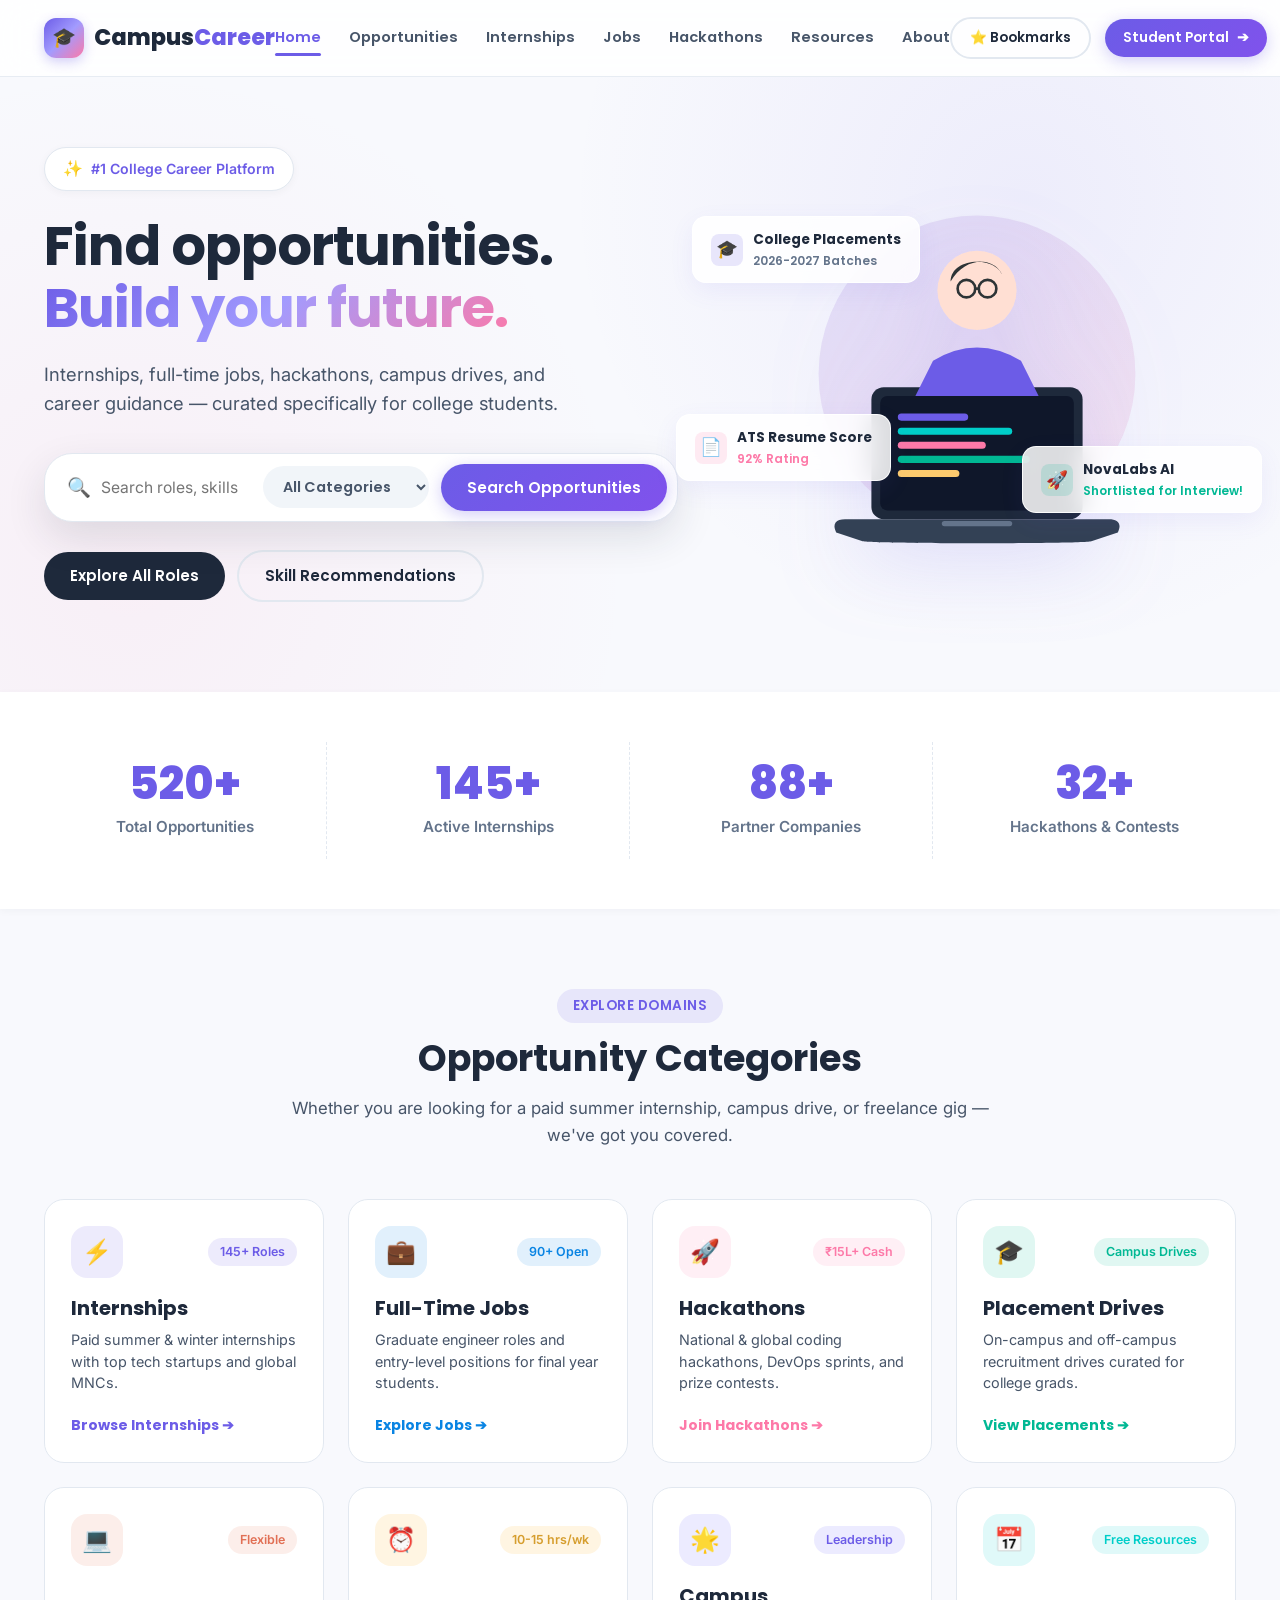
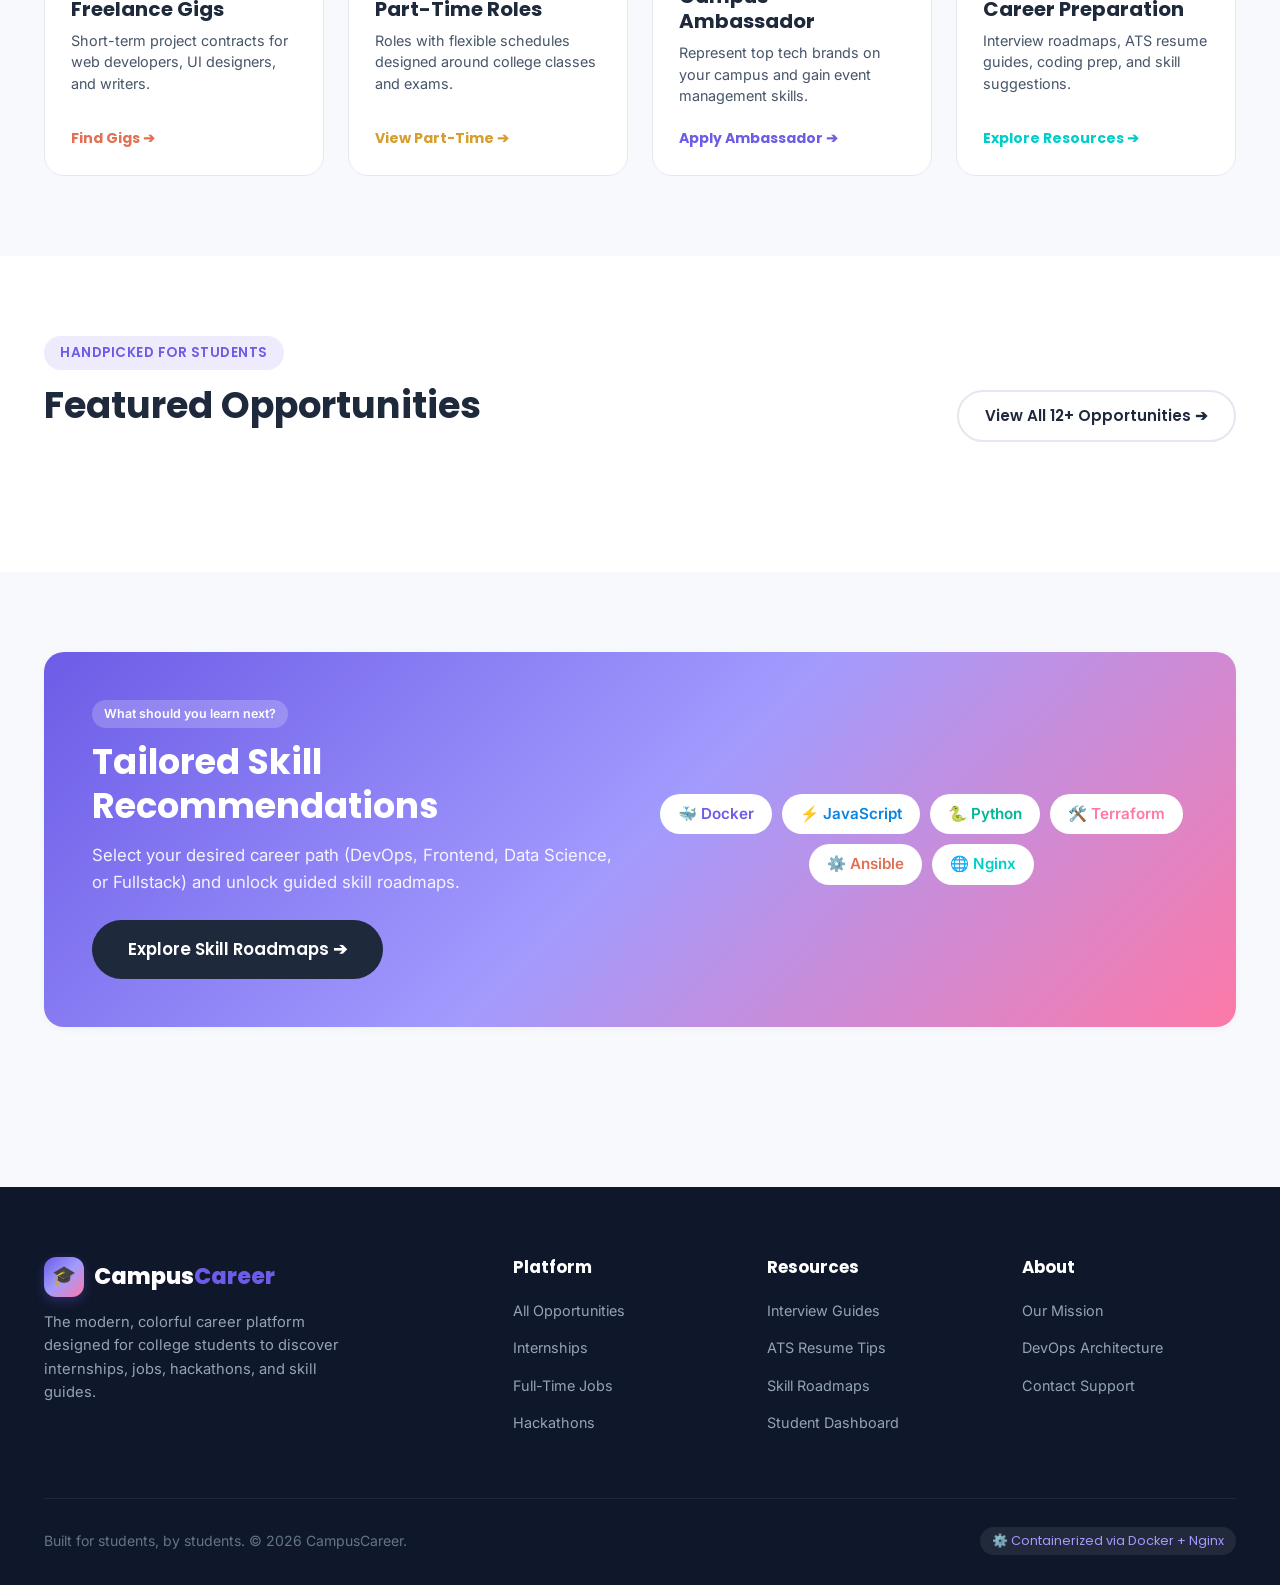
==== index.html @ cc0cad20 "Initial commit - CampusCareer static website" ====
<!DOCTYPE html>
<html lang="en">
<head>
  <meta charset="UTF-8">
  <meta name="viewport" content="width=device-width, initial-scale=1.0">
  <title>CampusCareer | Student Internships, Jobs, Hackathons & Career Resources</title>
  <meta name="description" content="CampusCareer is the ultimate modern career platform for college students. Discover internships, jobs, hackathons, and career guidance.">

  <!-- Google Fonts -->
  <link rel="preconnect" href="https://fonts.googleapis.com">
  <link rel="preconnect" href="https://fonts.gstatic.com" crossorigin>
  <link href="https://fonts.googleapis.com/css2?family=Inter:wght@400;500;600;700&family=Poppins:wght@500;600;700;800&display=swap" rel="stylesheet">

  <!-- Stylesheets -->
  <link rel="stylesheet" href="css/style.css">
  <link rel="stylesheet" href="css/responsive.css">
  <link rel="stylesheet" href="css/animations.css">
</head>
<body>

  <!-- Header / Navbar -->
  <header class="navbar">
    <div class="container nav-container">
      <a href="index.html" class="brand-logo" aria-label="CampusCareer Homepage">
        <div class="brand-logo-icon">🎓</div>
        <span>Campus<span class="brand-highlight">Career</span></span>
      </a>

      <nav class="nav-menu" id="navMenu" aria-label="Main Navigation">
        <a href="index.html" class="nav-link active">Home</a>
        <a href="opportunities.html" class="nav-link">Opportunities</a>
        <a href="opportunities.html?category=internships" class="nav-link">Internships</a>
        <a href="opportunities.html?category=jobs" class="nav-link">Jobs</a>
        <a href="opportunities.html?category=hackathons" class="nav-link">Hackathons</a>
        <a href="resources.html" class="nav-link">Resources</a>
        <a href="about.html" class="nav-link">About</a>
      </nav>

      <div class="nav-actions">
        <a href="opportunities.html?saved=true" class="btn btn-outline btn-sm" aria-label="Saved Bookmarks">
          ⭐ Bookmarks <span class="saved-count-badge" id="savedCountBadge" style="display:none;">0</span>
        </a>
        <a href="dashboard.html" class="btn btn-primary btn-sm">
          <span>Student Portal</span> ➔
        </a>
        <button class="nav-toggle" id="navToggle" aria-label="Toggle Navigation Menu" aria-expanded="false">
          <span></span>
          <span></span>
          <span></span>
        </button>
      </div>
    </div>
  </header>

  <main>
    <!-- Hero Section -->
    <section class="hero-section">
      <div class="container">
        <div class="hero-grid">
          <div class="hero-content">
            <div class="hero-badge">
              <span class="hero-badge-sparkle">✨</span> #1 College Career Platform
            </div>

            <h1 class="hero-title">
              Find opportunities.<br>
              <span class="gradient-text">Build your future.</span>
            </h1>

            <p class="hero-subtext">
              Internships, full-time jobs, hackathons, campus drives, and career guidance — curated specifically for college students.
            </p>

            <!-- Search Box -->
            <form action="opportunities.html" method="GET" class="hero-search-box" role="search">
              <div class="search-input-wrapper">
                <span class="search-icon">🔍</span>
                <input type="text" name="search" class="hero-search-input" placeholder="Search roles, skills, or companies (e.g. Python, Docker, Frontend)..." aria-label="Search opportunities">
              </div>

              <select name="category" class="search-select" aria-label="Select opportunity category">
                <option value="all">All Categories</option>
                <option value="internships">Internships</option>
                <option value="jobs">Full-Time Jobs</option>
                <option value="hackathons">Hackathons</option>
                <option value="freelancing">Freelance Gigs</option>
              </select>

              <button type="submit" class="btn btn-primary">
                Search Opportunities
              </button>
            </form>

            <div style="display: flex; gap: 12px; align-items: center; flex-wrap: wrap;">
              <a href="opportunities.html" class="btn btn-secondary">Explore All Roles</a>
              <a href="resources.html" class="btn btn-outline">Skill Recommendations</a>
            </div>
          </div>

          <!-- Hero Illustration with Floating Widgets -->
          <div class="hero-visual-wrapper">
            <!-- Floating Widget 1: Grad Cap -->
            <div class="floating-element float-1">
              <div class="float-icon" style="background: rgba(108, 92, 231, 0.15); color: #6C5CE7;">🎓</div>
              <div>
                <div style="font-weight:700;">College Placements</div>
                <div style="font-size:0.75rem; color:var(--text-muted);">2026-2027 Batches</div>
              </div>
            </div>

            <!-- Floating Widget 2: Notification -->
            <div class="floating-element float-2">
              <div class="float-icon" style="background: rgba(0, 184, 148, 0.15); color: #00B894;">🚀</div>
              <div>
                <div style="font-weight:700;">NovaLabs AI</div>
                <div style="font-size:0.75rem; color:var(--accent-green);">Shortlisted for Interview!</div>
              </div>
            </div>

            <!-- Floating Widget 3: Resume Badge -->
            <div class="floating-element float-3">
              <div class="float-icon" style="background: rgba(253, 121, 168, 0.15); color: #FD79A8;">📄</div>
              <div>
                <div style="font-weight:700;">ATS Resume Score</div>
                <div style="font-size:0.75rem; color:var(--accent-pink);">92% Rating</div>
              </div>
            </div>

            <!-- Main SVG Student Illustration -->
            <svg class="hero-main-illustration" viewBox="0 0 500 450" fill="none" xmlns="http://www.w3.org/2000/svg" role="img" aria-label="Student working on laptop for career growth">
              <!-- Backdrop Decorative Circle -->
              <circle cx="250" cy="225" r="180" fill="url(#heroGrad)" opacity="0.15"/>
              
              <!-- Laptop -->
              <rect x="130" y="240" width="240" height="150" rx="14" fill="#1E293B"/>
              <rect x="140" y="250" width="220" height="130" rx="8" fill="#0F172A"/>
              <!-- Code Lines on Screen -->
              <rect x="160" y="270" width="80" height="8" rx="4" fill="#6C5CE7"/>
              <rect x="160" y="286" width="130" height="8" rx="4" fill="#00CEC9"/>
              <rect x="160" y="302" width="100" height="8" rx="4" fill="#FD79A8"/>
              <rect x="160" y="318" width="150" height="8" rx="4" fill="#00B894"/>
              <rect x="160" y="334" width="70" height="8" rx="4" fill="#FDCB6E"/>
              
              <!-- Laptop Base -->
              <path d="M100 390 L400 390 C410 390 415 395 410 405 L380 415 C375 418 125 418 120 415 L90 405 C85 395 90 390 100 390 Z" fill="#334155"/>
              <rect x="210" y="392" width="80" height="6" rx="3" fill="#64748B"/>

              <!-- Student Figure -->
              <circle cx="250" cy="130" r="45" fill="#FFDFD3"/> <!-- Head -->
              <path d="M220 120 C220 90 280 90 280 120 C280 95 240 85 220 120 Z" fill="#2D3436"/> <!-- Hair -->
              <path d="M200 210 Q250 180 300 210 L320 250 L180 250 Z" fill="#6C5CE7"/> <!-- Jacket -->
              <!-- Glasses -->
              <circle cx="238" cy="128" r="10" stroke="#2D3436" stroke-width="3" fill="none"/>
              <circle cx="262" cy="128" r="10" stroke="#2D3436" stroke-width="3" fill="none"/>
              <line x1="248" y1="128" x2="252" y2="128" stroke="#2D3436" stroke-width="3"/>
              
              <defs>
                <linearGradient id="heroGrad" x1="0" y1="0" x2="500" y2="450" gradientUnits="userSpaceOnUse">
                  <stop stop-color="#6C5CE7"/>
                  <stop offset="1" stop-color="#FD79A8"/>
                </linearGradient>
              </defs>
            </svg>
          </div>
        </div>
      </div>
    </section>

    <!-- Animated Statistics Section -->
    <section class="stats-section">
      <div class="container">
        <div class="stats-grid">
          <div class="stat-item">
            <div class="stat-number" data-target="520">0</div>
            <div class="stat-label">Total Opportunities</div>
          </div>
          <div class="stat-item">
            <div class="stat-number" data-target="145">0</div>
            <div class="stat-label">Active Internships</div>
          </div>
          <div class="stat-item">
            <div class="stat-number" data-target="88">0</div>
            <div class="stat-label">Partner Companies</div>
          </div>
          <div class="stat-item">
            <div class="stat-number" data-target="32">0</div>
            <div class="stat-label">Hackathons & Contests</div>
          </div>
        </div>
      </div>
    </section>

    <!-- Opportunity Categories Section -->
    <section class="section">
      <div class="container">
        <div class="section-header">
          <span class="section-tag">Explore Domains</span>
          <h2 class="section-title">Opportunity Categories</h2>
          <p class="section-subtitle">Whether you are looking for a paid summer internship, campus drive, or freelance gig — we've got you covered.</p>
        </div>

        <div class="grid-4" id="categoriesContainer">
          <!-- Dynamic cards rendered or static fallback -->
          <a href="opportunities.html?category=internships" class="category-card reveal-on-scroll">
            <div class="category-card-top">
              <div class="category-icon-box" style="background: rgba(108, 92, 231, 0.12); color: #6C5CE7;">⚡</div>
              <span class="badge badge-type">145+ Roles</span>
            </div>
            <div>
              <h3 class="category-title">Internships</h3>
              <p class="category-desc">Paid summer & winter internships with top tech startups and global MNCs.</p>
            </div>
            <div class="category-link-text" style="color: #6C5CE7;">Browse Internships ➔</div>
          </a>

          <a href="opportunities.html?category=jobs" class="category-card reveal-on-scroll">
            <div class="category-card-top">
              <div class="category-icon-box" style="background: rgba(9, 132, 227, 0.12); color: #0984E3;">💼</div>
              <span class="badge" style="background: rgba(9, 132, 227, 0.12); color: #0984E3;">90+ Open</span>
            </div>
            <div>
              <h3 class="category-title">Full-Time Jobs</h3>
              <p class="category-desc">Graduate engineer roles and entry-level positions for final year students.</p>
            </div>
            <div class="category-link-text" style="color: #0984E3;">Explore Jobs ➔</div>
          </a>

          <a href="opportunities.html?category=hackathons" class="category-card reveal-on-scroll">
            <div class="category-card-top">
              <div class="category-icon-box" style="background: rgba(253, 121, 168, 0.12); color: #FD79A8;">🚀</div>
              <span class="badge" style="background: rgba(253, 121, 168, 0.12); color: #FD79A8;">₹15L+ Cash</span>
            </div>
            <div>
              <h3 class="category-title">Hackathons</h3>
              <p class="category-desc">National & global coding hackathons, DevOps sprints, and prize contests.</p>
            </div>
            <div class="category-link-text" style="color: #FD79A8;">Join Hackathons ➔</div>
          </a>

          <a href="opportunities.html?category=placements" class="category-card reveal-on-scroll">
            <div class="category-card-top">
              <div class="category-icon-box" style="background: rgba(0, 184, 148, 0.12); color: #00B894;">🎓</div>
              <span class="badge" style="background: rgba(0, 184, 148, 0.12); color: #00B894;">Campus Drives</span>
            </div>
            <div>
              <h3 class="category-title">Placement Drives</h3>
              <p class="category-desc">On-campus and off-campus recruitment drives curated for college grads.</p>
            </div>
            <div class="category-link-text" style="color: #00B894;">View Placements ➔</div>
          </a>

          <a href="opportunities.html?category=freelancing" class="category-card reveal-on-scroll">
            <div class="category-card-top">
              <div class="category-icon-box" style="background: rgba(225, 112, 85, 0.12); color: #E17055;">💻</div>
              <span class="badge" style="background: rgba(225, 112, 85, 0.12); color: #E17055;">Flexible</span>
            </div>
            <div>
              <h3 class="category-title">Freelance Gigs</h3>
              <p class="category-desc">Short-term project contracts for web developers, UI designers, and writers.</p>
            </div>
            <div class="category-link-text" style="color: #E17055;">Find Gigs ➔</div>
          </a>

          <a href="opportunities.html?category=part-time" class="category-card reveal-on-scroll">
            <div class="category-card-top">
              <div class="category-icon-box" style="background: rgba(253, 203, 110, 0.2); color: #D69E2E;">⏰</div>
              <span class="badge" style="background: rgba(253, 203, 110, 0.2); color: #D69E2E;">10-15 hrs/wk</span>
            </div>
            <div>
              <h3 class="category-title">Part-Time Roles</h3>
              <p class="category-desc">Roles with flexible schedules designed around college classes and exams.</p>
            </div>
            <div class="category-link-text" style="color: #D69E2E;">View Part-Time ➔</div>
          </a>

          <a href="opportunities.html?category=campus" class="category-card reveal-on-scroll">
            <div class="category-card-top">
              <div class="category-icon-box" style="background: rgba(162, 155, 254, 0.2); color: #6C5CE7;">🌟</div>
              <span class="badge" style="background: rgba(162, 155, 254, 0.2); color: #6C5CE7;">Leadership</span>
            </div>
            <div>
              <h3 class="category-title">Campus Ambassador</h3>
              <p class="category-desc">Represent top tech brands on your campus and gain event management skills.</p>
            </div>
            <div class="category-link-text" style="color: #6C5CE7;">Apply Ambassador ➔</div>
          </a>

          <a href="resources.html" class="category-card reveal-on-scroll">
            <div class="category-card-top">
              <div class="category-icon-box" style="background: rgba(0, 206, 201, 0.12); color: #00CEC9;">📅</div>
              <span class="badge" style="background: rgba(0, 206, 201, 0.12); color: #00CEC9;">Free Resources</span>
            </div>
            <div>
              <h3 class="category-title">Career Preparation</h3>
              <p class="category-desc">Interview roadmaps, ATS resume guides, coding prep, and skill suggestions.</p>
            </div>
            <div class="category-link-text" style="color: #00CEC9;">Explore Resources ➔</div>
          </a>
        </div>
      </div>
    </section>

    <!-- Featured Opportunities Preview Section -->
    <section class="section" style="background: #FFFFFF; border-y: 1px solid var(--border-color);">
      <div class="container">
        <div class="section-header" style="display: flex; justify-content: space-between; align-items: flex-end; text-align: left; max-width: 100%;">
          <div>
            <span class="section-tag">Handpicked for Students</span>
            <h2 class="section-title">Featured Opportunities</h2>
          </div>
          <a href="opportunities.html" class="btn btn-outline">View All 12+ Opportunities ➔</a>
        </div>

        <div class="grid-3" id="opportunitiesGrid">
          <!-- Populated dynamically via JS -->
        </div>
      </div>
    </section>

    <!-- Skill Recommendation Explorer Teaser -->
    <section class="section">
      <div class="container">
        <div class="card" style="background: var(--grad-hero); color: #FFFFFF; padding: 48px; border: none; overflow: visible;">
          <div class="grid-2" style="align-items: center;">
            <div>
              <span class="badge" style="background: rgba(255,255,255,0.2); color: #FFF; margin-bottom: 12px;">What should you learn next?</span>
              <h2 style="font-size: 2.2rem; color: #FFF; margin-bottom: 14px;">Tailored Skill Recommendations</h2>
              <p style="opacity: 0.9; margin-bottom: 24px; font-size: 1.05rem;">
                Select your desired career path (DevOps, Frontend, Data Science, or Fullstack) and unlock guided skill roadmaps.
              </p>
              <a href="resources.html#skillsExplorer" class="btn btn-secondary btn-lg">
                Explore Skill Roadmaps ➔
              </a>
            </div>
            <div style="display: flex; flex-wrap: wrap; gap: 10px; justify-content: center;">
              <span class="badge badge-type" style="background:#FFF; color:#6C5CE7; font-size: 0.95rem; padding: 8px 18px;">🐳 Docker</span>
              <span class="badge badge-type" style="background:#FFF; color:#0984E3; font-size: 0.95rem; padding: 8px 18px;">⚡ JavaScript</span>
              <span class="badge badge-type" style="background:#FFF; color:#00B894; font-size: 0.95rem; padding: 8px 18px;">🐍 Python</span>
              <span class="badge badge-type" style="background:#FFF; color:#FD79A8; font-size: 0.95rem; padding: 8px 18px;">🛠️ Terraform</span>
              <span class="badge badge-type" style="background:#FFF; color:#E17055; font-size: 0.95rem; padding: 8px 18px;">⚙️ Ansible</span>
              <span class="badge badge-type" style="background:#FFF; color:#00CEC9; font-size: 0.95rem; padding: 8px 18px;">🌐 Nginx</span>
            </div>
          </div>
        </div>
      </div>
    </section>
  </main>

  <!-- Details Modal -->
  <div class="modal-overlay" id="detailsModal">
    <div class="modal-container">
      <button class="modal-close-btn" id="modalCloseBtn" aria-label="Close modal">✕</button>
      <div id="modalContent">
        <!-- Content inserted dynamically -->
      </div>
    </div>
  </div>

  <!-- Footer -->
  <footer class="footer">
    <div class="container">
      <div class="footer-grid">
        <div class="footer-brand">
          <a href="index.html" class="brand-logo" style="color:#FFF;">
            <div class="brand-logo-icon">🎓</div>
            <span>Campus<span class="brand-highlight">Career</span></span>
          </a>
          <p>The modern, colorful career platform designed for college students to discover internships, jobs, hackathons, and skill guides.</p>
        </div>

        <div>
          <h4 class="footer-title">Platform</h4>
          <ul class="footer-links">
            <li><a href="opportunities.html">All Opportunities</a></li>
            <li><a href="opportunities.html?category=internships">Internships</a></li>
            <li><a href="opportunities.html?category=jobs">Full-Time Jobs</a></li>
            <li><a href="opportunities.html?category=hackathons">Hackathons</a></li>
          </ul>
        </div>

        <div>
          <h4 class="footer-title">Resources</h4>
          <ul class="footer-links">
            <li><a href="resources.html">Interview Guides</a></li>
            <li><a href="resources.html">ATS Resume Tips</a></li>
            <li><a href="resources.html#skillsExplorer">Skill Roadmaps</a></li>
            <li><a href="dashboard.html">Student Dashboard</a></li>
          </ul>
        </div>

        <div>
          <h4 class="footer-title">About</h4>
          <ul class="footer-links">
            <li><a href="about.html">Our Mission</a></li>
            <li><a href="about.html#devops">DevOps Architecture</a></li>
            <li><a href="about.html">Contact Support</a></li>
          </ul>
        </div>
      </div>

      <div class="footer-bottom">
        <div>Built for students, by students. © 2026 CampusCareer.</div>
        <div class="devops-badge">
          <span>⚙️ Containerized via Docker + Nginx</span>
        </div>
      </div>
    </div>
  </footer>

  <!-- Scripts -->
  <script src="js/data.js"></script>
  <script src="js/storage.js"></script>
  <script src="js/main.js"></script>
  <script src="js/opportunities.js"></script>

</body>
</html>
---- css/style.css ----
/* ==========================================================================
   CampusCareer - Core Design System & Styling
   Gen-Z Startup Aesthetic: Clean Light Background, High Contrast Text,
   Vibrant Accents (Violet, Pink, Blue, Yellow, Orange), Glassmorphism, Rounded Cards
   ========================================================================== */

@import url('https://fonts.googleapis.com/css2?family=Inter:wght@400;500;600;700&family=Poppins:wght@500;600;700;800&display=swap');

:root {
  /* Color Palette */
  --bg-primary: #F8F9FD;
  --bg-card: #FFFFFF;
  --bg-glass: rgba(255, 255, 255, 0.85);
  --border-color: #E2E8F0;
  --border-hover: #CBD5E1;

  --text-dark: #1E293B;
  --text-body: #475569;
  --text-muted: #64748B;
  --text-light: #94A3B8;

  /* Accent Colors */
  --accent-purple: #6C5CE7;
  --accent-purple-light: rgba(108, 92, 231, 0.12);
  --accent-pink: #FD79A8;
  --accent-pink-light: rgba(253, 121, 168, 0.12);
  --accent-blue: #0984E3;
  --accent-blue-light: rgba(9, 132, 227, 0.12);
  --accent-yellow: #FDCB6E;
  --accent-yellow-light: rgba(253, 203, 110, 0.2);
  --accent-orange: #E17055;
  --accent-teal: #00CEC9;
  --accent-green: #00B894;

  /* Gradients */
  --grad-hero: linear-gradient(135deg, #6C5CE7 0%, #a29bfe 50%, #FD79A8 100%);
  --grad-card-accent: linear-gradient(135deg, rgba(108, 92, 231, 0.05), rgba(253, 121, 168, 0.05));
  --grad-btn-primary: linear-gradient(135deg, #6C5CE7, #8052EC);
  --grad-badge: linear-gradient(135deg, #FF7675, #FD79A8);

  /* Shadows & Elevation */
  --shadow-sm: 0 2px 8px rgba(30, 41, 59, 0.04);
  --shadow-md: 0 8px 24px rgba(108, 92, 231, 0.08);
  --shadow-lg: 0 16px 40px rgba(30, 41, 59, 0.12);
  --shadow-glow: 0 0 20px rgba(108, 92, 231, 0.35);

  /* Typography */
  --font-heading: 'Poppins', -apple-system, BlinkMacSystemFont, sans-serif;
  --font-body: 'Inter', -apple-system, BlinkMacSystemFont, sans-serif;

  /* Border Radius */
  --radius-sm: 8px;
  --radius-md: 14px;
  --radius-lg: 20px;
  --radius-xl: 28px;
  --radius-pill: 9999px;

  --transition-fast: 0.2s cubic-bezier(0.4, 0, 0.2, 1);
  --transition-smooth: 0.35s cubic-bezier(0.34, 1.56, 0.64, 1);
}

/* Base Resets */
*, *::before, *::after {
  box-sizing: border-box;
  margin: 0;
  padding: 0;
}

html {
  scroll-behavior: smooth;
  font-size: 16px;
}

body {
  font-family: var(--font-body);
  background-color: var(--bg-primary);
  color: var(--text-dark);
  line-height: 1.6;
  overflow-x: hidden;
  -webkit-font-smoothing: antialiased;
}

h1, h2, h3, h4, h5, h6 {
  font-family: var(--font-heading);
  color: var(--text-dark);
  font-weight: 700;
  line-height: 1.25;
}

a {
  color: var(--accent-purple);
  text-decoration: none;
  transition: var(--transition-fast);
}

a:hover {
  color: var(--accent-pink);
}

ul {
  list-style: none;
}

img, svg {
  max-width: 100%;
  height: auto;
  display: block;
}

/* Container */
.container {
  width: 100%;
  max-width: 1240px;
  margin: 0 auto;
  padding: 0 24px;
}

.section {
  padding: 80px 0;
}

.section-header {
  text-align: center;
  max-width: 700px;
  margin: 0 auto 50px;
}

.section-tag {
  display: inline-block;
  padding: 6px 16px;
  background: var(--accent-purple-light);
  color: var(--accent-purple);
  font-family: var(--font-heading);
  font-weight: 600;
  font-size: 0.85rem;
  border-radius: var(--radius-pill);
  margin-bottom: 12px;
  letter-spacing: 0.5px;
  text-transform: uppercase;
}

.section-title {
  font-size: 2.3rem;
  margin-bottom: 14px;
}

.section-subtitle {
  color: var(--text-body);
  font-size: 1.05rem;
}

/* Grid Utilities */
.grid-2 { display: grid; grid-template-columns: repeat(2, 1fr); gap: 30px; }
.grid-3 { display: grid; grid-template-columns: repeat(3, 1fr); gap: 30px; }
.grid-4 { display: grid; grid-template-columns: repeat(4, 1fr); gap: 24px; }

/* Buttons */
.btn {
  display: inline-flex;
  align-items: center;
  justify-content: center;
  gap: 8px;
  padding: 12px 26px;
  font-family: var(--font-heading);
  font-weight: 600;
  font-size: 0.95rem;
  border-radius: var(--radius-pill);
  border: none;
  cursor: pointer;
  transition: all var(--transition-fast);
  text-decoration: none;
  white-space: nowrap;
}

.btn-primary {
  background: var(--grad-btn-primary);
  color: #FFFFFF !important;
  box-shadow: 0 4px 16px rgba(108, 92, 231, 0.3);
}

.btn-primary:hover {
  transform: translateY(-2px);
  box-shadow: 0 8px 24px rgba(108, 92, 231, 0.45);
  color: #FFFFFF;
}

.btn-secondary {
  background: #1E293B;
  color: #FFFFFF !important;
}

.btn-secondary:hover {
  background: #0F172A;
  transform: translateY(-2px);
}

.btn-outline {
  background: transparent;
  color: var(--text-dark);
  border: 2px solid var(--border-color);
}

.btn-outline:hover {
  border-color: var(--accent-purple);
  color: var(--accent-purple);
  background: var(--accent-purple-light);
}

.btn-sm {
  padding: 8px 18px;
  font-size: 0.85rem;
}

.btn-lg {
  padding: 16px 36px;
  font-size: 1.05rem;
}

/* Badges */
.badge {
  display: inline-flex;
  align-items: center;
  gap: 4px;
  padding: 4px 12px;
  font-size: 0.78rem;
  font-weight: 600;
  border-radius: var(--radius-pill);
}

.badge-type { background: var(--accent-purple-light); color: var(--accent-purple); }
.badge-mode-remote { background: rgba(0, 184, 148, 0.12); color: var(--accent-green); }
.badge-mode-hybrid { background: rgba(253, 203, 110, 0.2); color: #B7791F; }
.badge-mode-onsite { background: rgba(9, 132, 227, 0.12); color: var(--accent-blue); }
.badge-location { background: #F1F5F9; color: var(--text-muted); }

/* Card Component Base */
.card {
  background: var(--bg-card);
  border: 1px solid var(--border-color);
  border-radius: var(--radius-lg);
  padding: 28px;
  box-shadow: var(--shadow-sm);
  transition: all var(--transition-fast);
  position: relative;
  overflow: hidden;
}

.card:hover {
  transform: translateY(-4px);
  box-shadow: var(--shadow-md);
  border-color: rgba(108, 92, 231, 0.3);
}

/* Navbar */
.navbar {
  position: sticky;
  top: 0;
  z-index: 1000;
  background: var(--bg-glass);
  backdrop-filter: blur(16px);
  -webkit-backdrop-filter: blur(16px);
  border-bottom: 1px solid rgba(226, 232, 240, 0.8);
  transition: all var(--transition-fast);
}

.navbar.scrolled {
  box-shadow: var(--shadow-sm);
  background: rgba(255, 255, 255, 0.95);
}

.nav-container {
  display: flex;
  align-items: center;
  justify-content: space-between;
  height: 76px;
}

.brand-logo {
  display: flex;
  align-items: center;
  gap: 10px;
  font-family: var(--font-heading);
  font-size: 1.4rem;
  font-weight: 800;
  color: var(--text-dark);
  text-decoration: none;
}

.brand-logo-icon {
  width: 40px;
  height: 40px;
  background: var(--grad-hero);
  border-radius: 12px;
  display: flex;
  align-items: center;
  justify-content: center;
  color: #FFFFFF;
  font-size: 1.2rem;
  box-shadow: 0 4px 12px rgba(108, 92, 231, 0.3);
}

.brand-highlight {
  color: var(--accent-purple);
}

.nav-menu {
  display: flex;
  align-items: center;
  gap: 28px;
}

.nav-link {
  font-family: var(--font-heading);
  font-weight: 600;
  font-size: 0.92rem;
  color: var(--text-body);
  position: relative;
  padding: 6px 0;
}

.nav-link:hover, .nav-link.active {
  color: var(--accent-purple);
}

.nav-link.active::after {
  content: '';
  position: absolute;
  bottom: 0;
  left: 0;
  width: 100%;
  height: 3px;
  background: var(--accent-purple);
  border-radius: var(--radius-pill);
}

.nav-actions {
  display: flex;
  align-items: center;
  gap: 14px;
}

.saved-count-badge {
  background: var(--accent-pink);
  color: #FFFFFF;
  font-size: 0.75rem;
  font-weight: 700;
  padding: 2px 7px;
  border-radius: var(--radius-pill);
  margin-left: 4px;
}

.nav-toggle {
  display: none;
  background: transparent;
  border: none;
  cursor: pointer;
  padding: 8px;
  flex-direction: column;
  gap: 5px;
}

.nav-toggle span {
  width: 24px;
  height: 2.5px;
  background: var(--text-dark);
  border-radius: 2px;
  transition: var(--transition-fast);
}

/* Hero Section */
.hero-section {
  padding: 70px 0 90px;
  position: relative;
  overflow: hidden;
  background: radial-gradient(circle at 80% 20%, rgba(108, 92, 231, 0.08) 0%, transparent 40%),
              radial-gradient(circle at 10% 80%, rgba(253, 121, 168, 0.08) 0%, transparent 40%);
}

.hero-grid {
  display: grid;
  grid-template-columns: 1.1fr 0.9fr;
  gap: 40px;
  align-items: center;
}

.hero-badge {
  display: inline-flex;
  align-items: center;
  gap: 8px;
  padding: 8px 18px;
  background: var(--bg-card);
  border: 1px solid var(--border-color);
  border-radius: var(--radius-pill);
  font-size: 0.88rem;
  font-weight: 600;
  color: var(--accent-purple);
  box-shadow: var(--shadow-sm);
  margin-bottom: 24px;
}

.hero-badge-sparkle {
  font-size: 1rem;
}

.hero-title {
  font-size: 3.4rem;
  letter-spacing: -1px;
  line-height: 1.15;
  margin-bottom: 20px;
}

.gradient-text {
  background: var(--grad-hero);
  -webkit-background-clip: text;
  -webkit-text-fill-color: transparent;
}

.hero-subtext {
  font-size: 1.15rem;
  color: var(--text-body);
  margin-bottom: 34px;
  max-width: 540px;
}

/* Hero Search Box */
.hero-search-box {
  background: var(--bg-card);
  border: 1px solid var(--border-color);
  border-radius: var(--radius-xl);
  padding: 10px;
  box-shadow: var(--shadow-lg);
  display: flex;
  align-items: center;
  gap: 12px;
  margin-bottom: 28px;
  position: relative;
  z-index: 10;
}

.search-input-wrapper {
  display: flex;
  align-items: center;
  gap: 10px;
  flex: 1;
  padding: 0 12px;
}

.search-icon {
  font-size: 1.2rem;
  color: var(--text-muted);
}

.hero-search-input {
  width: 100%;
  border: none;
  outline: none;
  font-family: var(--font-body);
  font-size: 0.98rem;
  color: var(--text-dark);
  background: transparent;
}

.search-select {
  border: none;
  outline: none;
  font-family: var(--font-heading);
  font-size: 0.9rem;
  font-weight: 600;
  color: var(--text-body);
  background: #F1F5F9;
  padding: 10px 16px;
  border-radius: var(--radius-pill);
  cursor: pointer;
}

/* Hero Visual & Floating Elements */
.hero-visual-wrapper {
  position: relative;
  display: flex;
  align-items: center;
  justify-content: center;
}

.hero-main-illustration {
  width: 100%;
  max-width: 440px;
  filter: drop-shadow(0 20px 40px rgba(108, 92, 231, 0.15));
}

.floating-element {
  position: absolute;
  background: var(--bg-glass);
  backdrop-filter: blur(12px);
  border: 1px solid rgba(255, 255, 255, 0.9);
  border-radius: var(--radius-md);
  padding: 12px 18px;
  box-shadow: var(--shadow-md);
  display: flex;
  align-items: center;
  gap: 10px;
  font-family: var(--font-heading);
  font-weight: 600;
  font-size: 0.85rem;
  z-index: 20;
}

.float-1 { top: 10%; left: -5%; animation: floatSlow 5s ease-in-out infinite; }
.float-2 { bottom: 15%; right: -5%; animation: floatSlow 6s ease-in-out 1s infinite; }
.float-3 { top: 60%; left: -8%; animation: floatSlow 7s ease-in-out 0.5s infinite; }

.float-icon {
  width: 32px;
  height: 32px;
  border-radius: 8px;
  display: flex;
  align-items: center;
  justify-content: center;
  font-size: 1.1rem;
}

/* Stats Section */
.stats-section {
  background: var(--bg-card);
  border-y: 1px solid var(--border-color);
  padding: 50px 0;
  box-shadow: var(--shadow-sm);
}

.stats-grid {
  display: grid;
  grid-template-columns: repeat(4, 1fr);
  gap: 20px;
  text-align: center;
}

.stat-item {
  padding: 20px;
  border-right: 1px dashed var(--border-color);
}

.stat-item:last-child {
  border-right: none;
}

.stat-number {
  font-family: var(--font-heading);
  font-size: 2.8rem;
  font-weight: 800;
  color: var(--accent-purple);
  line-height: 1;
  margin-bottom: 8px;
}

.stat-label {
  font-weight: 600;
  color: var(--text-muted);
  font-size: 0.95rem;
}

/* Opportunity Category Cards */
.category-card {
  background: var(--bg-card);
  border: 1px solid var(--border-color);
  border-radius: var(--radius-lg);
  padding: 26px;
  transition: all var(--transition-fast);
  text-decoration: none;
  display: flex;
  flex-direction: column;
  justify-content: space-between;
  height: 100%;
}

.category-card:hover {
  transform: translateY(-6px);
  box-shadow: var(--shadow-md);
  border-color: var(--accent-purple);
}

.category-card-top {
  display: flex;
  align-items: center;
  justify-content: space-between;
  margin-bottom: 18px;
}

.category-icon-box {
  width: 52px;
  height: 52px;
  border-radius: 16px;
  display: flex;
  align-items: center;
  justify-content: center;
  font-size: 1.5rem;
}

.category-title {
  font-size: 1.25rem;
  margin-bottom: 8px;
  color: var(--text-dark);
}

.category-desc {
  font-size: 0.9rem;
  color: var(--text-body);
  line-height: 1.5;
  margin-bottom: 20px;
}

.category-link-text {
  font-family: var(--font-heading);
  font-size: 0.88rem;
  font-weight: 700;
  display: flex;
  align-items: center;
  gap: 6px;
}

/* Opportunity Listing Cards */
.opportunity-card {
  background: var(--bg-card);
  border: 1px solid var(--border-color);
  border-radius: var(--radius-lg);
  padding: 26px;
  box-shadow: var(--shadow-sm);
  display: flex;
  flex-direction: column;
  justify-content: space-between;
  transition: all var(--transition-fast);
}

.opportunity-card:hover {
  transform: translateY(-4px);
  box-shadow: var(--shadow-md);
  border-color: rgba(108, 92, 231, 0.4);
}

.card-header {
  display: flex;
  align-items: flex-start;
  justify-content: space-between;
  margin-bottom: 16px;
}

.company-brand {
  display: flex;
  align-items: center;
  gap: 14px;
}

.company-logo {
  width: 48px;
  height: 48px;
  border-radius: 14px;
  color: #FFFFFF;
  font-family: var(--font-heading);
  font-weight: 800;
  font-size: 1.3rem;
  display: flex;
  align-items: center;
  justify-content: center;
  box-shadow: 0 4px 10px rgba(0,0,0,0.1);
  flex-shrink: 0;
}

.opportunity-title {
  font-size: 1.12rem;
  line-height: 1.3;
  color: var(--text-dark);
}

.company-name {
  font-size: 0.88rem;
  color: var(--text-muted);
  font-weight: 500;
}

.card-bookmark-btn {
  background: #F1F5F9;
  border: none;
  width: 38px;
  height: 38px;
  border-radius: var(--radius-pill);
  display: flex;
  align-items: center;
  justify-content: center;
  cursor: pointer;
  font-size: 1.2rem;
  color: var(--text-muted);
  transition: all var(--transition-fast);
}

.card-bookmark-btn:hover, .card-bookmark-btn.active {
  background: var(--accent-yellow-light);
  color: #D69E2E;
  transform: scale(1.1);
}

.card-badges {
  display: flex;
  flex-wrap: wrap;
  gap: 8px;
  margin-bottom: 14px;
}

.card-description {
  font-size: 0.9rem;
  color: var(--text-body);
  margin-bottom: 18px;
}

.card-skills {
  display: flex;
  flex-wrap: wrap;
  gap: 6px;
  margin-bottom: 22px;
}

.skill-tag {
  background: #F1F5F9;
  color: var(--text-dark);
  padding: 4px 10px;
  font-size: 0.78rem;
  font-weight: 600;
  border-radius: var(--radius-sm);
  border: 1px solid var(--border-color);
}

.skill-tag-more {
  background: var(--accent-purple-light);
  color: var(--accent-purple);
}

.skill-tag-lg {
  padding: 6px 14px;
  font-size: 0.85rem;
}

.card-footer {
  display: flex;
  align-items: center;
  justify-content: space-between;
  padding-top: 16px;
  border-top: 1px solid var(--border-color);
}

.stipend-container {
  display: flex;
  flex-direction: column;
}

.stipend-label {
  font-size: 0.75rem;
  color: var(--text-muted);
  text-transform: uppercase;
  font-weight: 600;
}

.stipend-value {
  font-family: var(--font-heading);
  font-weight: 700;
  font-size: 1.02rem;
  color: var(--accent-purple);
}

/* Sidebar & Multi-Filter Styling */
.filter-layout {
  display: grid;
  grid-template-columns: 280px 1fr;
  gap: 32px;
  align-items: start;
}

.filter-sidebar {
  background: var(--bg-card);
  border: 1px solid var(--border-color);
  border-radius: var(--radius-lg);
  padding: 24px;
  box-shadow: var(--shadow-sm);
  position: sticky;
  top: 100px;
}

.filter-header {
  display: flex;
  align-items: center;
  justify-content: space-between;
  margin-bottom: 20px;
  padding-bottom: 12px;
  border-bottom: 1px solid var(--border-color);
}

.filter-title {
  font-size: 1.1rem;
}

.filter-group {
  margin-bottom: 22px;
}

.filter-label {
  display: block;
  font-family: var(--font-heading);
  font-size: 0.85rem;
  font-weight: 600;
  color: var(--text-dark);
  margin-bottom: 8px;
}

.form-select, .form-input {
  width: 100%;
  padding: 10px 14px;
  border: 1px solid var(--border-color);
  border-radius: var(--radius-md);
  font-family: var(--font-body);
  font-size: 0.9rem;
  color: var(--text-dark);
  background-color: #FFFFFF;
  outline: none;
  transition: var(--transition-fast);
}

.form-select:focus, .form-input:focus {
  border-color: var(--accent-purple);
  box-shadow: 0 0 0 3px var(--accent-purple-light);
}

.results-top-bar {
  display: flex;
  align-items: center;
  justify-content: space-between;
  margin-bottom: 24px;
  background: var(--bg-card);
  padding: 16px 24px;
  border-radius: var(--radius-md);
  border: 1px solid var(--border-color);
}

.saved-toggle-wrapper {
  display: flex;
  align-items: center;
  gap: 8px;
  font-weight: 600;
  font-size: 0.88rem;
  cursor: pointer;
}

/* Empty State */
.empty-state {
  display: flex;
  flex-direction: column;
  align-items: center;
  justify-content: center;
  text-align: center;
  padding: 60px 20px;
  background: var(--bg-card);
  border: 2px dashed var(--border-color);
  border-radius: var(--radius-lg);
  margin-top: 20px;
}

.empty-state-icon {
  font-size: 3.5rem;
  margin-bottom: 14px;
}

.empty-state-title {
  font-size: 1.4rem;
  margin-bottom: 8px;
}

.empty-state-desc {
  color: var(--text-body);
  margin-bottom: 20px;
}

/* Modal Dialog */
.modal-overlay {
  position: fixed;
  top: 0;
  left: 0;
  width: 100vw;
  height: 100vh;
  background: rgba(15, 23, 42, 0.6);
  backdrop-filter: blur(6px);
  z-index: 2000;
  display: none;
  align-items: center;
  justify-content: center;
  padding: 20px;
  opacity: 0;
  transition: opacity 0.3s ease;
}

.modal-overlay.active {
  display: flex;
  opacity: 1;
}

.modal-container {
  background: var(--bg-card);
  border-radius: var(--radius-xl);
  max-width: 760px;
  width: 100%;
  max-height: 90vh;
  overflow-y: auto;
  box-shadow: var(--shadow-lg);
  position: relative;
  transform: scale(0.95);
  transition: transform 0.3s cubic-bezier(0.34, 1.56, 0.64, 1);
}

.modal-overlay.active .modal-container {
  transform: scale(1);
}

.modal-close-btn {
  position: absolute;
  top: 16px;
  right: 16px;
  width: 36px;
  height: 36px;
  background: rgba(255,255,255,0.2);
  border: none;
  border-radius: var(--radius-pill);
  color: #FFFFFF;
  font-size: 1.2rem;
  cursor: pointer;
  z-index: 10;
  display: flex;
  align-items: center;
  justify-content: center;
}

.modal-header-banner {
  padding: 40px 32px 30px;
  color: #FFFFFF;
  display: flex;
  align-items: center;
  gap: 20px;
  border-top-left-radius: var(--radius-xl);
  border-top-right-radius: var(--radius-xl);
}

.modal-company-avatar {
  width: 64px;
  height: 64px;
  border-radius: 18px;
  font-family: var(--font-heading);
  font-size: 1.8rem;
  font-weight: 800;
  color: #FFFFFF;
  display: flex;
  align-items: center;
  justify-content: center;
  box-shadow: 0 6px 16px rgba(0,0,0,0.2);
}

.modal-title {
  font-size: 1.7rem;
  color: #FFFFFF;
  margin: 6px 0 2px;
}

.modal-company {
  font-size: 0.95rem;
  opacity: 0.9;
}

.modal-body-content {
  padding: 32px;
}

.modal-meta-grid {
  display: grid;
  grid-template-columns: repeat(3, 1fr);
  gap: 16px;
  background: #F8F9FD;
  padding: 18px;
  border-radius: var(--radius-md);
  margin-bottom: 28px;
}

.meta-item {
  display: flex;
  align-items: center;
  gap: 10px;
}

.meta-icon {
  font-size: 1.3rem;
}

.meta-label {
  font-size: 0.75rem;
  color: var(--text-muted);
  font-weight: 600;
  text-transform: uppercase;
}

.meta-val {
  font-family: var(--font-heading);
  font-weight: 700;
  font-size: 0.95rem;
  color: var(--text-dark);
}

.modal-section {
  margin-bottom: 26px;
}

.modal-section-title {
  font-size: 1.1rem;
  margin-bottom: 10px;
  color: var(--text-dark);
}

.modal-list {
  padding-left: 20px;
  list-style: disc;
  color: var(--text-body);
}

.modal-list li {
  margin-bottom: 6px;
}

.modal-actions {
  display: flex;
  gap: 16px;
  padding-top: 20px;
  border-top: 1px solid var(--border-color);
}

.modal-actions .btn {
  flex: 1;
}

/* Student Dashboard */
.dashboard-header-card {
  background: var(--grad-hero);
  border-radius: var(--radius-xl);
  padding: 36px;
  color: #FFFFFF;
  display: flex;
  align-items: center;
  justify-content: space-between;
  margin-bottom: 36px;
  box-shadow: var(--shadow-md);
}

.dash-profile-info {
  display: flex;
  align-items: center;
  gap: 24px;
}

.dash-avatar-large {
  width: 80px;
  height: 80px;
  background: #FFFFFF;
  color: var(--accent-purple);
  border-radius: var(--radius-lg);
  font-family: var(--font-heading);
  font-size: 2rem;
  font-weight: 800;
  display: flex;
  align-items: center;
  justify-content: center;
  box-shadow: var(--shadow-md);
}

.dash-name {
  font-size: 2rem;
  color: #FFFFFF;
}

.dash-subtext {
  opacity: 0.9;
  font-size: 0.95rem;
}

.profile-gauge-box {
  background: rgba(255, 255, 255, 0.2);
  backdrop-filter: blur(8px);
  padding: 16px 24px;
  border-radius: var(--radius-md);
  min-width: 220px;
}

.gauge-bar-track {
  height: 8px;
  background: rgba(255, 255, 255, 0.3);
  border-radius: var(--radius-pill);
  margin-top: 8px;
  overflow: hidden;
}

.gauge-bar-fill {
  height: 100%;
  background: #FFFFFF;
  border-radius: var(--radius-pill);
  transition: width 0.8s ease;
}

/* Dashboard Application Tracker Pipeline */
.application-card {
  margin-bottom: 20px;
}

.app-card-header {
  display: flex;
  align-items: flex-start;
  justify-content: space-between;
  margin-bottom: 20px;
}

.app-role-title {
  font-size: 1.2rem;
}

.app-company {
  font-size: 0.9rem;
  color: var(--text-muted);
}

.app-status-badge {
  padding: 6px 14px;
  font-weight: 700;
  font-size: 0.82rem;
  border-radius: var(--radius-pill);
}

.status-applied { background: rgba(9, 132, 227, 0.12); color: var(--accent-blue); }
.status-shortlisted { background: rgba(253, 203, 110, 0.2); color: #B7791F; }
.status-interview { background: rgba(108, 92, 231, 0.15); color: var(--accent-purple); }
.status-selected { background: rgba(0, 184, 148, 0.15); color: var(--accent-green); }

.pipeline-tracker {
  display: flex;
  align-items: center;
  justify-content: space-between;
  margin: 24px 0;
  position: relative;
}

.pipeline-step {
  display: flex;
  flex-direction: column;
  align-items: center;
  gap: 6px;
  z-index: 2;
  position: relative;
}

.step-circle {
  width: 36px;
  height: 36px;
  border-radius: var(--radius-pill);
  background: #E2E8F0;
  color: var(--text-muted);
  font-weight: 700;
  display: flex;
  align-items: center;
  justify-content: center;
  font-size: 0.9rem;
  transition: all var(--transition-fast);
}

.pipeline-step.completed .step-circle {
  background: var(--accent-purple);
  color: #FFFFFF;
}

.pipeline-step.current .step-circle {
  box-shadow: 0 0 0 4px var(--accent-purple-light);
  transform: scale(1.15);
}

.step-label {
  font-size: 0.78rem;
  font-weight: 600;
  color: var(--text-muted);
}

.pipeline-step.completed .step-label {
  color: var(--text-dark);
}

.pipeline-line {
  flex: 1;
  height: 3px;
  background: #E2E8F0;
  margin: 0 8px;
  margin-bottom: 20px;
}

.app-next-step {
  background: #F8F9FD;
  padding: 12px 18px;
  border-radius: var(--radius-md);
  font-size: 0.88rem;
  display: flex;
  align-items: center;
  gap: 8px;
}

/* Resume Section & Upload Box */
.resume-drop-zone {
  border: 2px dashed var(--accent-purple);
  background: var(--accent-purple-light);
  border-radius: var(--radius-lg);
  padding: 36px 20px;
  text-align: center;
  cursor: pointer;
  transition: all var(--transition-fast);
}

.resume-drop-zone:hover, .resume-drop-zone.drag-over {
  background: rgba(108, 92, 231, 0.2);
  transform: scale(1.01);
}

.upload-icon {
  font-size: 2.5rem;
  margin-bottom: 10px;
}

.progress-track {
  height: 8px;
  background: var(--border-color);
  border-radius: var(--radius-pill);
  overflow: hidden;
  margin-top: 14px;
}

.progress-fill {
  height: 100%;
  background: var(--grad-hero);
  width: 0%;
  transition: width 0.4s ease;
}

/* Skills Manager */
.remove-skill-x {
  margin-left: 6px;
  cursor: pointer;
  font-weight: 800;
  color: var(--accent-pink);
}

.remove-skill-x:hover {
  color: #D63031;
}

.add-skill-box {
  display: flex;
  gap: 10px;
  margin-top: 16px;
}

/* Saved Opportunities List Widget */
.dash-saved-item {
  display: flex;
  align-items: center;
  justify-content: space-between;
  padding: 12px;
  border: 1px solid var(--border-color);
  border-radius: var(--radius-md);
  margin-bottom: 10px;
  background: #FFFFFF;
}

.dash-saved-info {
  flex: 1;
  padding: 0 12px;
}

.dash-saved-title {
  font-family: var(--font-heading);
  font-weight: 600;
  font-size: 0.9rem;
}

.dash-saved-meta {
  font-size: 0.8rem;
  color: var(--text-muted);
}

.empty-bookmarks-box {
  text-align: center;
  padding: 20px;
  color: var(--text-muted);
}

/* Hackathon Cards */
.hackathon-card {
  background: var(--bg-card);
  border: 1px solid var(--border-color);
  border-radius: var(--radius-lg);
  padding: 26px;
  position: relative;
  display: flex;
  flex-direction: column;
  justify-content: space-between;
}

.hack-prize-badge {
  position: absolute;
  top: 20px;
  right: 20px;
  background: var(--grad-badge);
  color: #FFFFFF;
  font-family: var(--font-heading);
  font-weight: 700;
  font-size: 0.8rem;
  padding: 4px 12px;
  border-radius: var(--radius-pill);
  box-shadow: 0 4px 12px rgba(253, 121, 168, 0.4);
}

/* Footer */
.footer {
  background: #0F172A;
  color: #F8FAFC;
  padding: 70px 0 30px;
  margin-top: 80px;
}

.footer-grid {
  display: grid;
  grid-template-columns: 2fr repeat(3, 1fr);
  gap: 40px;
  margin-bottom: 50px;
}

.footer-brand p {
  color: #94A3B8;
  margin-top: 14px;
  max-width: 320px;
  font-size: 0.92rem;
}

.footer-title {
  color: #FFFFFF;
  font-size: 1.05rem;
  margin-bottom: 20px;
}

.footer-links li {
  margin-bottom: 12px;
}

.footer-links a {
  color: #94A3B8;
  font-size: 0.9rem;
}

.footer-links a:hover {
  color: #FFFFFF;
}

.footer-bottom {
  border-top: 1px solid #1E293B;
  padding-top: 28px;
  display: flex;
  align-items: center;
  justify-content: space-between;
  color: #64748B;
  font-size: 0.88rem;
}

.devops-badge {
  display: inline-flex;
  align-items: center;
  gap: 6px;
  background: rgba(255,255,255,0.08);
  padding: 4px 12px;
  border-radius: var(--radius-pill);
  color: #A29BFE;
  font-family: var(--font-heading);
  font-size: 0.8rem;
}

/* Toast Container */
.toast-container {
  position: fixed;
  bottom: 24px;
  right: 24px;
  z-index: 3000;
  display: flex;
  flex-direction: column;
  gap: 10px;
}

.toast {
  background: #1E293B;
  color: #FFFFFF;
  padding: 14px 22px;
  border-radius: var(--radius-md);
  box-shadow: var(--shadow-lg);
  display: flex;
  align-items: center;
  gap: 12px;
  font-family: var(--font-heading);
  font-weight: 600;
  font-size: 0.9rem;
  transform: translateY(20px);
  opacity: 0;
  transition: all 0.3s ease;
}

.toast.show {
  transform: translateY(0);
  opacity: 1;
}

.toast-success { border-left: 4px solid var(--accent-green); }
.toast-info { border-left: 4px solid var(--accent-blue); }
---- css/responsive.css ----
/* ==========================================================================
   CampusCareer - Responsive Layout Styles
   Breakpoints: 1200px, 992px, 768px, 480px
   ========================================================================== */

/* Large Tablets & Small Laptops (<= 1100px) */
@media (max-width: 1100px) {
  .hero-title {
    font-size: 2.8rem;
  }

  .grid-4 {
    grid-template-columns: repeat(2, 1fr);
  }

  .footer-grid {
    grid-template-columns: 1.5fr repeat(3, 1fr);
  }
}

/* Tablets (<= 992px) */
@media (max-width: 992px) {
  .hero-grid {
    grid-template-columns: 1fr;
    gap: 50px;
    text-align: center;
  }

  .hero-subtext {
    margin: 0 auto 30px;
  }

  .hero-search-box {
    max-width: 600px;
    margin: 0 auto 28px;
  }

  .hero-visual-wrapper {
    max-width: 400px;
    margin: 0 auto;
  }

  .filter-layout {
    grid-template-columns: 1fr;
  }

  .filter-sidebar {
    position: static;
  }

  .grid-3 {
    grid-template-columns: repeat(2, 1fr);
  }

  .dashboard-header-card {
    flex-direction: column;
    align-items: flex-start;
    gap: 20px;
  }

  .modal-meta-grid {
    grid-template-columns: 1fr;
  }

  .footer-grid {
    grid-template-columns: repeat(2, 1fr);
    gap: 30px;
  }
}

/* Mobile Devices (<= 768px) */
@media (max-width: 768px) {
  .section {
    padding: 50px 0;
  }

  .section-title {
    font-size: 1.8rem;
  }

  .hero-title {
    font-size: 2.2rem;
  }

  /* Responsive Off-Canvas Navigation */
  .nav-toggle {
    display: flex;
  }

  .nav-menu {
    position: fixed;
    top: 76px;
    left: 0;
    width: 100%;
    background: #FFFFFF;
    flex-direction: column;
    align-items: flex-start;
    padding: 24px 30px;
    gap: 20px;
    box-shadow: var(--shadow-lg);
    border-bottom: 1px solid var(--border-color);
    transform: translateY(-150%);
    opacity: 0;
    transition: all 0.35s ease;
    z-index: 999;
  }

  .nav-menu.active {
    transform: translateY(0);
    opacity: 1;
  }

  .nav-toggle.active span:nth-child(1) {
    transform: rotate(45deg) translate(5px, 5px);
  }

  .nav-toggle.active span:nth-child(2) {
    opacity: 0;
  }

  .nav-toggle.active span:nth-child(3) {
    transform: rotate(-45deg) translate(6px, -6px);
  }

  /* Hero Search Stacking */
  .hero-search-box {
    flex-direction: column;
    padding: 12px;
    border-radius: var(--radius-lg);
  }

  .search-input-wrapper {
    width: 100%;
  }

  .search-select {
    width: 100%;
  }

  .hero-search-box .btn {
    width: 100%;
  }

  /* Stats Grid 2x2 */
  .stats-grid {
    grid-template-columns: repeat(2, 1fr);
  }

  .stat-item {
    border-right: none;
    border-bottom: 1px dashed var(--border-color);
  }

  .stat-item:nth-child(3), .stat-item:nth-child(4) {
    border-bottom: none;
  }

  .grid-2, .grid-3, .grid-4 {
    grid-template-columns: 1fr;
  }

  .card-footer {
    flex-direction: column;
    align-items: flex-start;
    gap: 12px;
  }

  .card-footer .btn {
    width: 100%;
  }

  .pipeline-tracker {
    flex-direction: column;
    align-items: flex-start;
    gap: 16px;
  }

  .pipeline-line {
    width: 3px;
    height: 24px;
    margin: -8px 0 -8px 16px;
  }

  .footer-bottom {
    flex-direction: column;
    gap: 14px;
    text-align: center;
  }
}

/* Small Screens (<= 480px) */
@media (max-width: 480px) {
  .container {
    padding: 0 16px;
  }

  .hero-title {
    font-size: 1.9rem;
  }

  .stat-number {
    font-size: 2.2rem;
  }

  .floating-element {
    display: none; /* Hide floating widgets on super small screens to prevent overlap */
  }

  .modal-actions {
    flex-direction: column;
  }
}
---- css/animations.css ----
/* ==========================================================================
   CampusCareer - Keyframe Animations & Micro-Interactions
   ========================================================================== */

/* Floating Hero Decorative Widgets */
@keyframes floatSlow {
  0% {
    transform: translateY(0px) rotate(0deg);
  }
  50% {
    transform: translateY(-12px) rotate(1deg);
  }
  100% {
    transform: translateY(0px) rotate(0deg);
  }
}

/* Scroll Reveal Utility Classes */
.reveal-on-scroll {
  opacity: 0;
  transform: translateY(28px);
  transition: opacity 0.6s cubic-bezier(0.16, 1, 0.3, 1), transform 0.6s cubic-bezier(0.16, 1, 0.3, 1);
  will-change: opacity, transform;
}

.reveal-on-scroll.revealed {
  opacity: 1;
  transform: translateY(0);
}

/* Pulse Glow for Featured Badges */
@keyframes pulseGlow {
  0% {
    box-shadow: 0 0 0 0 rgba(108, 92, 231, 0.4);
  }
  70% {
    box-shadow: 0 0 0 10px rgba(108, 92, 231, 0);
  }
  100% {
    box-shadow: 0 0 0 0 rgba(108, 92, 231, 0);
  }
}

.pulse-badge {
  animation: pulseGlow 2s infinite;
}

/* Bookmark Pop Animation */
@keyframes starPop {
  0% { transform: scale(1); }
  50% { transform: scale(1.35) rotate(15deg); }
  100% { transform: scale(1) rotate(0deg); }
}

.card-bookmark-btn.active .bookmark-icon {
  animation: starPop 0.35s cubic-bezier(0.34, 1.56, 0.64, 1);
}

/* Shimmer Loading Effect (for image/card placeholders) */
@keyframes shimmer {
  0% {
    background-position: -200% 0;
  }
  100% {
    background-position: 200% 0;
  }
}

.shimmer {
  background: linear-gradient(90deg, #F1F5F9 25%, #E2E8F0 50%, #F1F5F9 75%);
  background-size: 200% 100%;
  animation: shimmer 1.5s infinite;
}

/* Subtle Hover Zoom for Avatars & Icons */
.category-icon-box, .company-logo {
  transition: transform 0.3s ease;
}

.category-card:hover .category-icon-box,
.opportunity-card:hover .company-logo {
  transform: scale(1.1) rotate(-3deg);
}
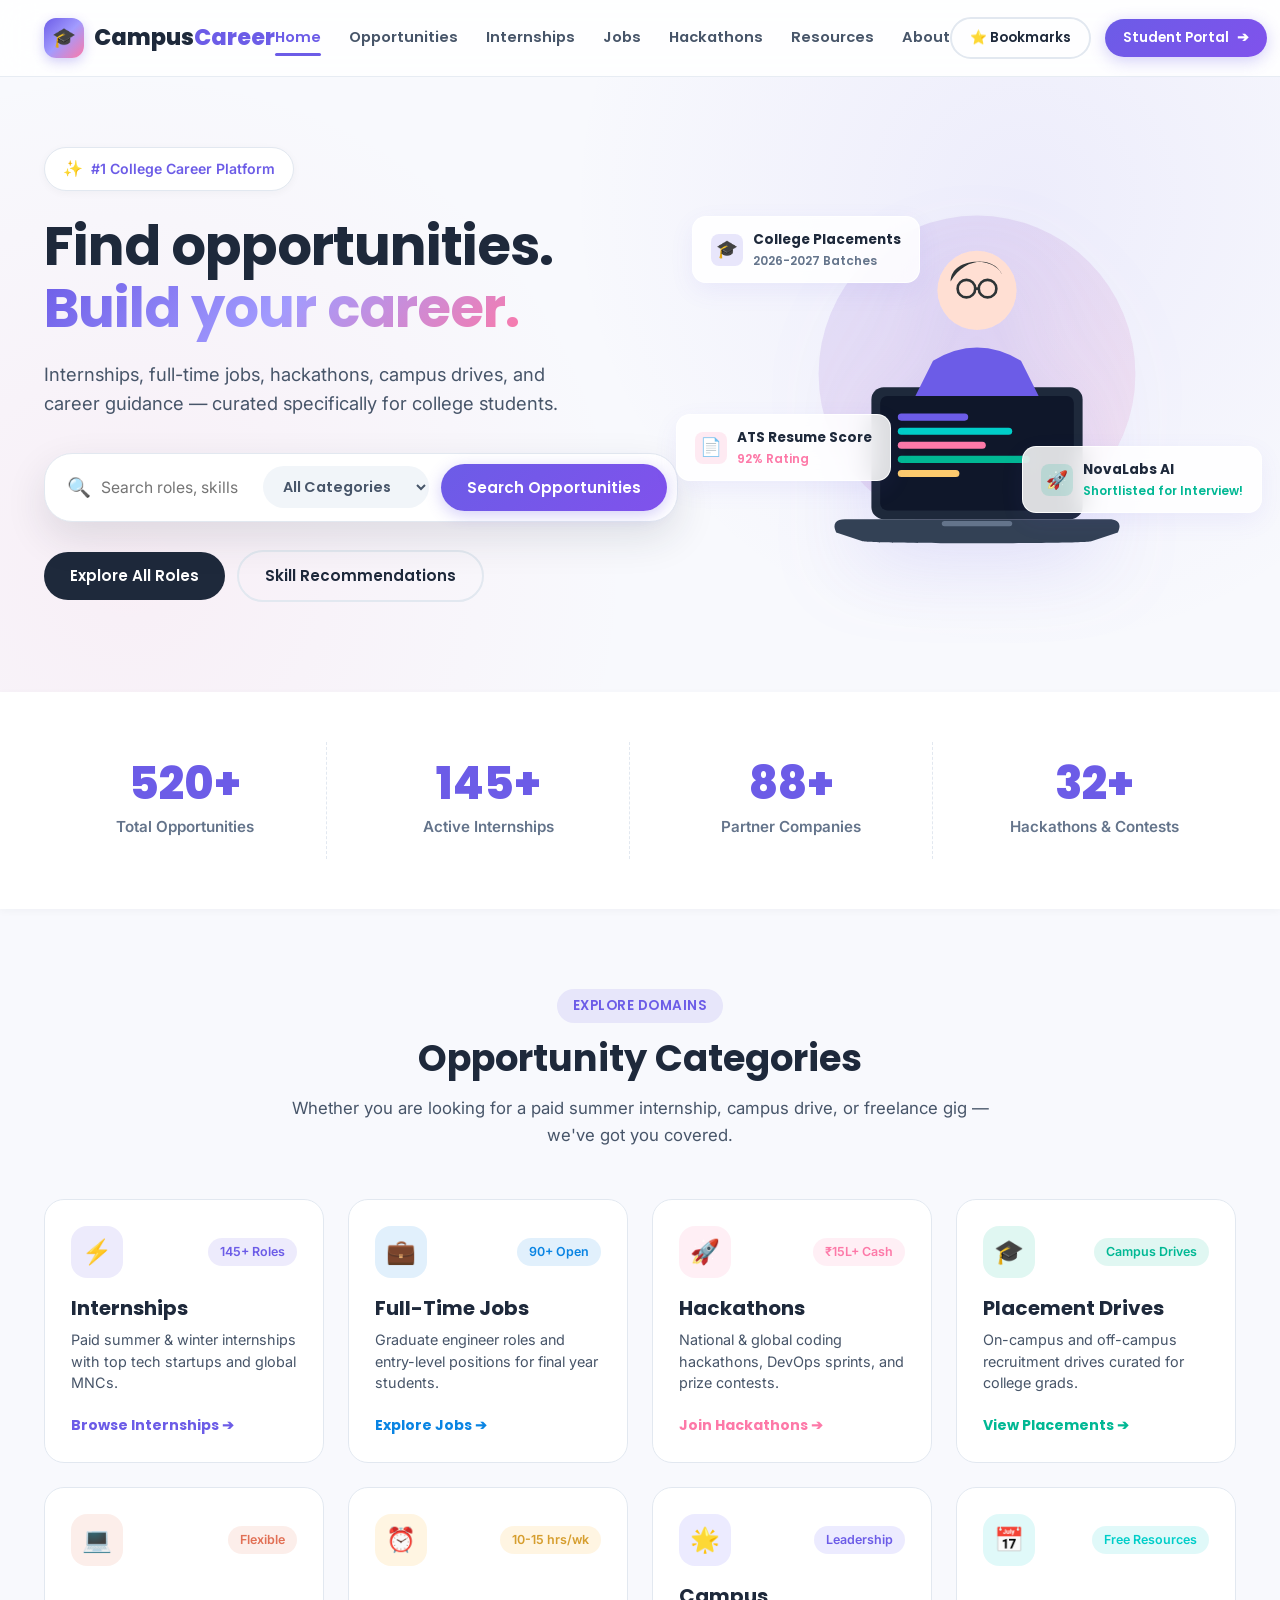
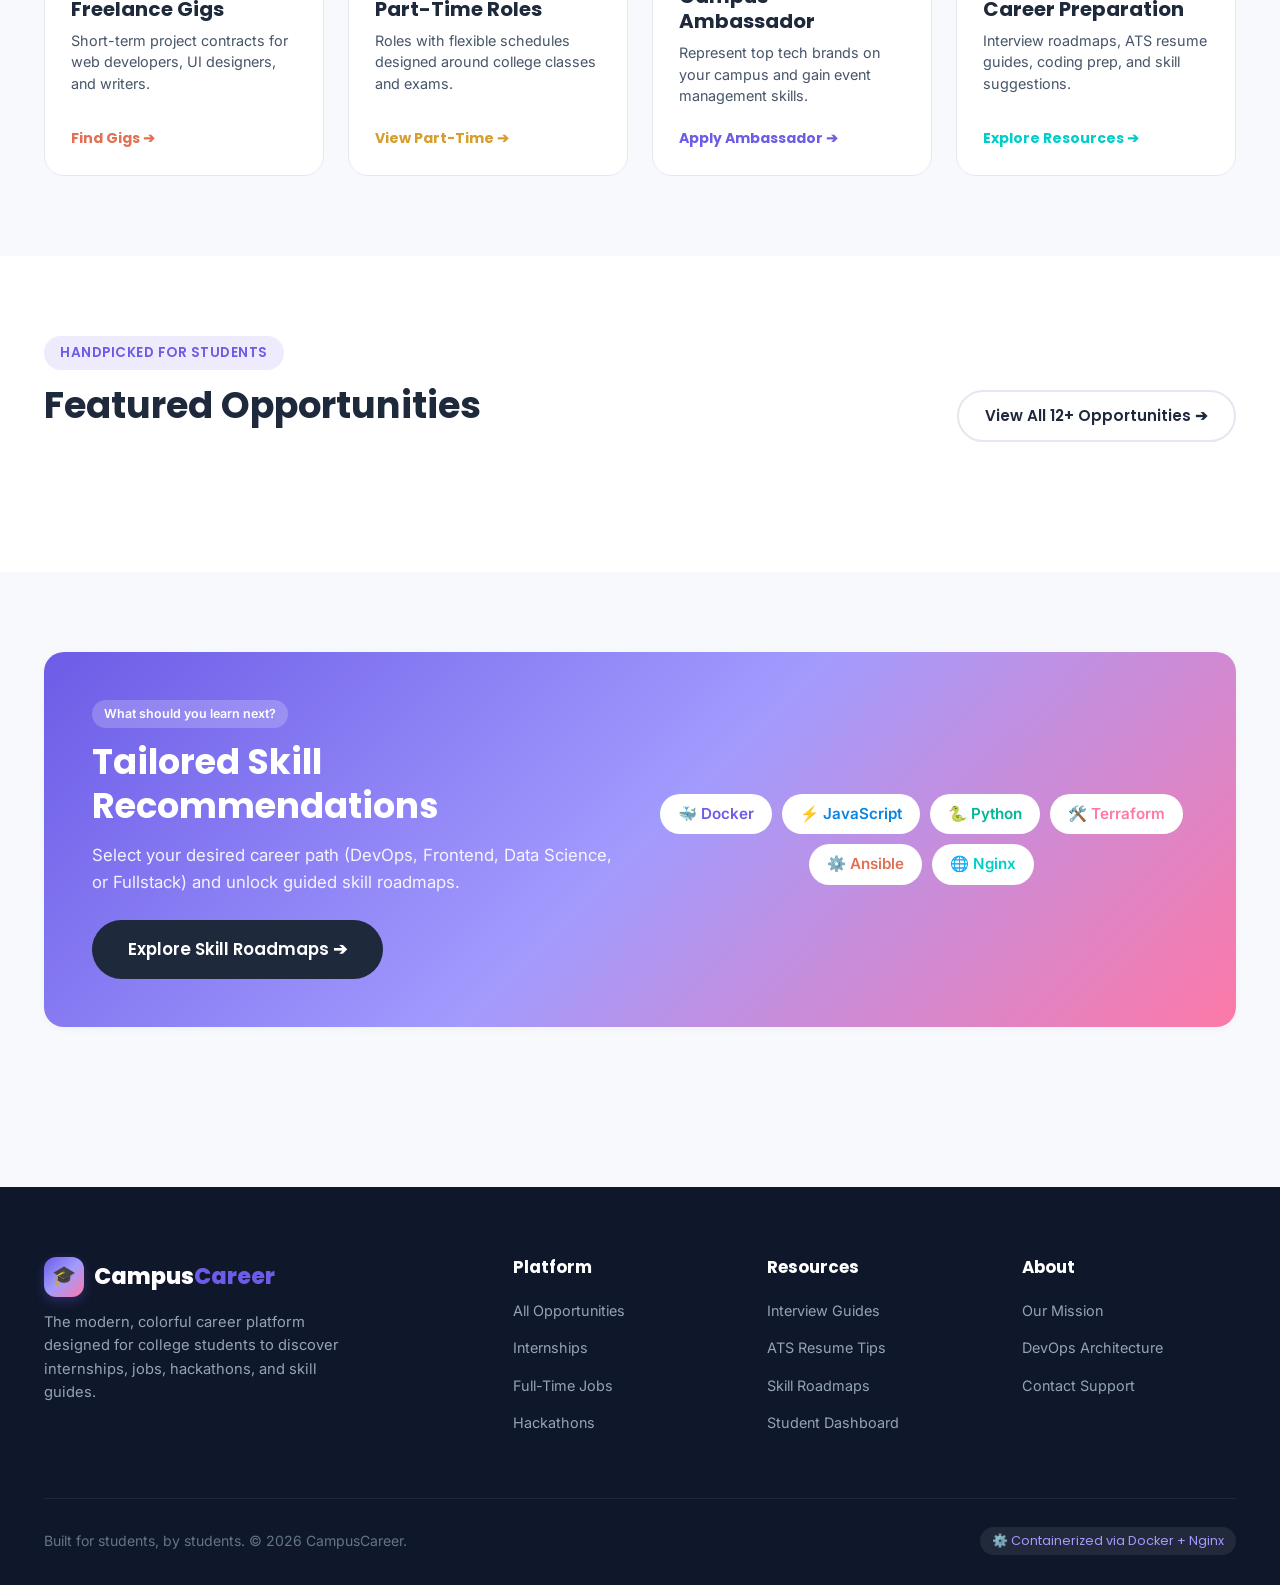
==== commit a7c349cc: "Update homepage heading" ====
--- a/index.html
+++ b/index.html
@@ -64,7 +64,7 @@
 
             <h1 class="hero-title">
               Find opportunities.<br>
-              <span class="gradient-text">Build your future.</span>
+              <span class="gradient-text">Build your career.</span>
             </h1>
 
             <p class="hero-subtext">
